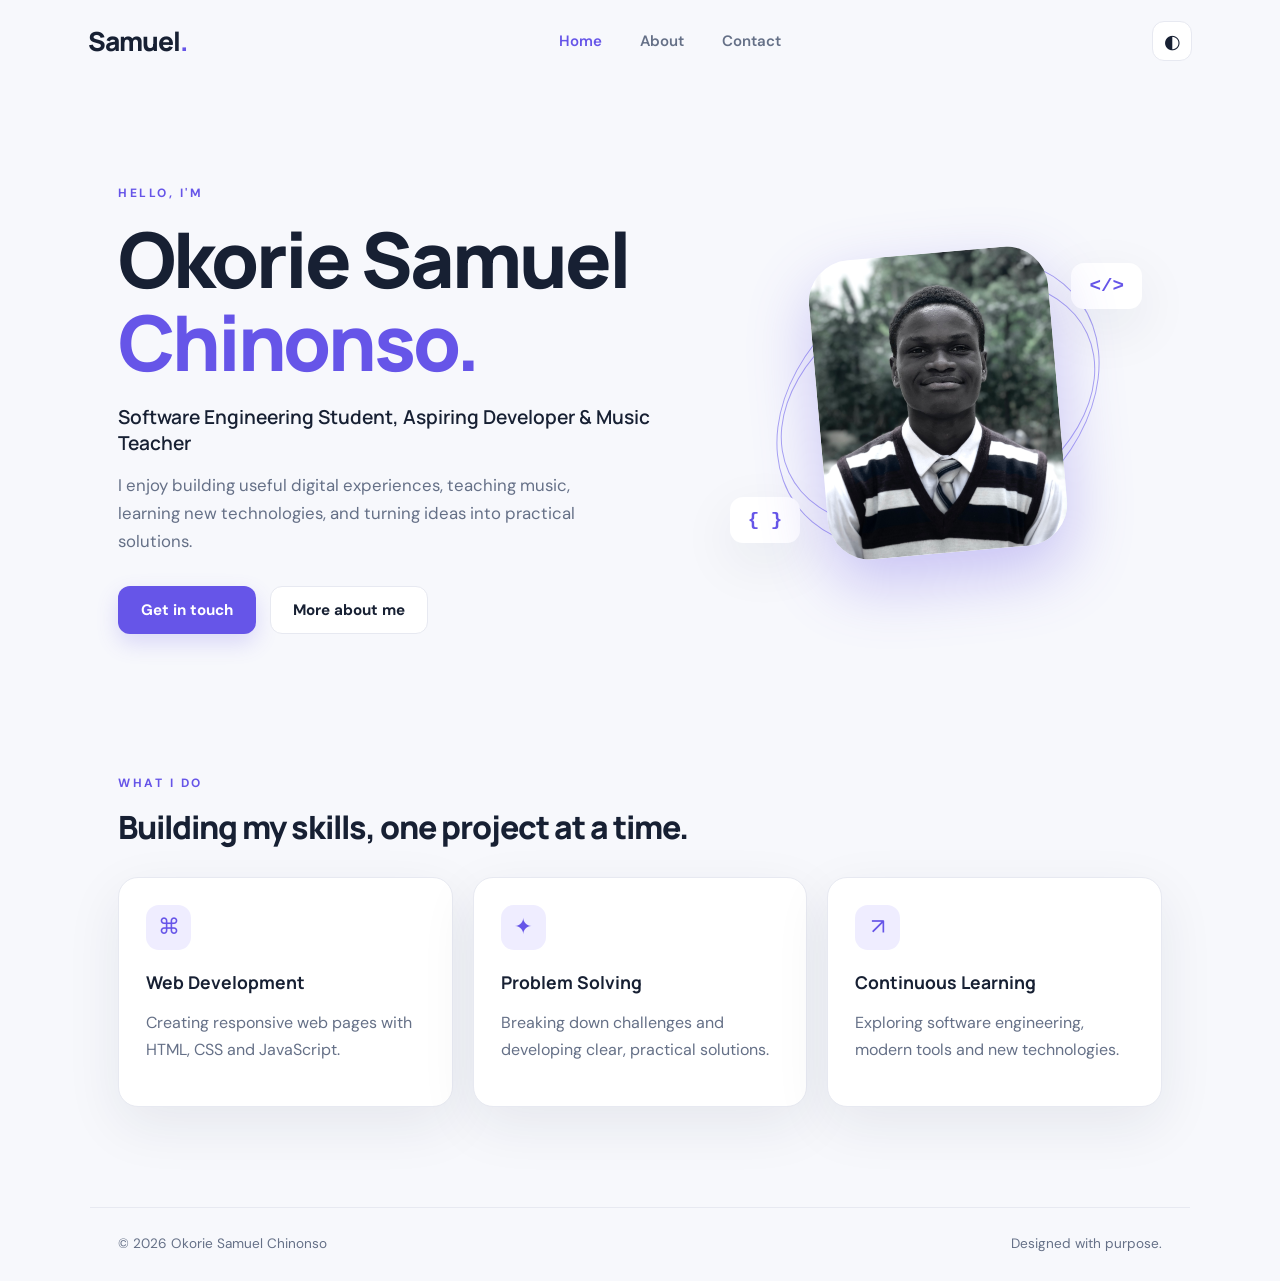
==== index.html @ 532f6016 "Initial commit via Netlify [skip ci]" ====
<!DOCTYPE html>
<html lang="en">
<head>
  <meta charset="UTF-8"><meta name="viewport" content="width=device-width, initial-scale=1.0">
  <meta name="description" content="The portfolio of Okorie Samuel Chinonso, Software Engineering student and aspiring developer.">
  <title>Samuel | Home</title><link rel="stylesheet" href="style.css">
  <script src="script.js" defer></script>
</head>
<body>
<header class="site-header">
  <a class="brand" href="index.html">Samuel<span>.</span></a>
  <button class="menu-toggle" aria-label="Open navigation" aria-expanded="false">☰</button>
  <nav class="nav"><a class="active" href="index.html">Home</a><a href="about.html">About</a><a href="contact.html">Contact</a></nav>
  <button class="theme-toggle" aria-label="Toggle dark mode" title="Toggle theme">◐</button>
</header>
<main>
  <section class="hero">
    <div class="hero-copy">
      <p class="eyebrow">HELLO, I'M</p>
      <h1>Okorie Samuel<br><span>Chinonso.</span></h1>
      <h2>Software Engineering Student, Aspiring Developer &amp; Music Teacher</h2>
      <p class="intro">I enjoy building useful digital experiences, teaching music, learning new technologies, and turning ideas into practical solutions.</p>
      <div class="actions"><a class="btn primary" href="contact.html">Get in touch</a><a class="btn secondary" href="about.html">More about me</a></div>
    </div>
    <div class="hero-art" aria-label="Portrait of Okorie Samuel"><div class="orbit orbit-one"></div><div class="orbit orbit-two"></div><img class="hero-photo" src="okorie.jpg" alt="Okorie Samuel"><div class="code-chip chip-one">&lt;/&gt;</div><div class="code-chip chip-two">{ }</div></div>
  </section>
  <section class="quick-section">
    <p class="eyebrow">WHAT I DO</p><h2>Building my skills, one project at a time.</h2>
    <div class="cards">
      <article class="info-card"><div class="card-icon">⌘</div><h3>Web Development</h3><p>Creating responsive web pages with HTML, CSS and JavaScript.</p></article>
      <article class="info-card"><div class="card-icon">✦</div><h3>Problem Solving</h3><p>Breaking down challenges and developing clear, practical solutions.</p></article>
      <article class="info-card"><div class="card-icon">↗</div><h3>Continuous Learning</h3><p>Exploring software engineering, modern tools and new technologies.</p></article>
    </div>
  </section>
</main>
<footer><span>© <span class="year"></span> Okorie Samuel Chinonso</span><span>Designed with purpose.</span></footer>
</body></html>
---- style.css ----
@import url('https://fonts.googleapis.com/css2?family=DM+Sans:wght@400;500;600;700&family=Manrope:wght@400;500;600;700;800&display=swap');
:root{--bg:#f7f8fc;--surface:#fff;--text:#172033;--muted:#657087;--accent:#6655e8;--accent2:#9b91ff;--line:#e7e9f1;--shadow:0 18px 55px rgba(30,35,70,.08)}
*{box-sizing:border-box}html{scroll-behavior:smooth}body{margin:0;background:var(--bg);color:var(--text);font-family:'DM Sans',sans-serif;line-height:1.65;transition:background .25s,color .25s}.site-header{height:82px;max-width:1160px;margin:auto;padding:0 28px;display:flex;align-items:center;justify-content:space-between}.brand{font:800 1.65rem Manrope,sans-serif;color:var(--text);text-decoration:none;letter-spacing:-1px}.brand span,h1 span,.big-mark span{color:var(--accent)}.nav{display:flex;gap:38px}.nav a{color:var(--muted);text-decoration:none;font-weight:600;font-size:.94rem}.nav a:hover,.nav a.active{color:var(--accent)}.theme-toggle,.menu-toggle{border:1px solid var(--line);background:var(--surface);color:var(--text);width:40px;height:40px;border-radius:12px;font-size:1.2rem;cursor:pointer}.menu-toggle{display:none}.hero{max-width:1100px;margin:50px auto 100px;padding:40px 28px;display:grid;grid-template-columns:1.1fr .9fr;align-items:center;gap:50px;min-height:470px}.eyebrow{color:var(--accent);font-size:.75rem;letter-spacing:2.5px;font-weight:700}.hero h1,.page-heading h1{font:800 clamp(3rem,6vw,5.4rem)/1.08 Manrope,sans-serif;letter-spacing:-3px;margin:14px 0}.hero h2{font:600 1.2rem Manrope,sans-serif;margin:20px 0 10px}.intro{color:var(--muted);max-width:510px;font-size:1.05rem}.actions{display:flex;gap:14px;margin-top:30px}.btn{display:inline-flex;align-items:center;justify-content:center;padding:13px 22px;border-radius:12px;text-decoration:none;font-weight:700;border:1px solid transparent;cursor:pointer;font:700 .95rem 'DM Sans',sans-serif}.primary{background:var(--accent);color:white;box-shadow:0 9px 22px #6655e833}.primary:hover{background:#5140d0;transform:translateY(-2px)}.secondary{border-color:var(--line);color:var(--text);background:var(--surface)}.hero-art{height:370px;position:relative;display:grid;place-items:center}.orbit{position:absolute;border:1px solid #a9a2f3;border-radius:50%;transform:rotate(-25deg)}.orbit-one{width:330px;height:230px}.orbit-two{width:260px;height:350px;transform:rotate(55deg)}.monogram{width:190px;height:190px;border-radius:48px;background:linear-gradient(140deg,#7668f1,#4433bd);display:grid;place-items:center;color:white;font:800 8rem Manrope;box-shadow:0 25px 65px #6655e855;transform:rotate(-8deg)}.monogram span{color:#c9c3ff}.code-chip{position:absolute;background:var(--surface);padding:12px 18px;border-radius:13px;box-shadow:var(--shadow);font:700 1.2rem monospace;color:var(--accent)}.chip-one{top:45px;right:20px}.chip-two{bottom:45px;left:15px}.quick-section{max-width:1100px;margin:0 auto 100px;padding:0 28px}.quick-section h2,.about-copy h2,.contact-details h2{font:800 2rem Manrope,sans-serif;letter-spacing:-1px;margin:5px 0 28px}.cards{display:grid;grid-template-columns:repeat(3,1fr);gap:20px}.info-card{background:var(--surface);border:1px solid var(--line);padding:27px;border-radius:20px;box-shadow:var(--shadow)}.card-icon{width:45px;height:45px;display:grid;place-items:center;background:#efedff;color:var(--accent);border-radius:13px;font-size:1.4rem}.info-card h3{font:700 1.1rem Manrope;margin:20px 0 7px}.info-card p,.page-heading p,.about-copy p,.contact-details p{color:var(--muted)}footer{max-width:1100px;margin:auto;padding:25px 28px;border-top:1px solid var(--line);display:flex;justify-content:space-between;color:var(--muted);font-size:.85rem}.page-main{max-width:1100px;margin:45px auto 100px;padding:0 28px}.page-heading{text-align:center;margin:65px auto 70px}.page-heading h1{font-size:clamp(3rem,5vw,4.4rem)}.page-heading>p:last-child{margin-top:15px}.about-layout{display:grid;grid-template-columns:.8fr 1.2fr;gap:75px;align-items:center;max-width:950px;margin:auto}.about-mark{height:350px;border-radius:28px;background:linear-gradient(145deg,#e9e6ff,#c9c3ff);display:flex;flex-direction:column;align-items:center;justify-content:center;color:#6655e8}.big-mark{font:800 10rem Manrope;line-height:1}.about-mark p{font-size:.7rem;letter-spacing:3px;font-weight:800}.about-copy h2{font-size:1.8rem}.about-copy h3{font:700 1rem Manrope;margin-top:28px}.skill-list{display:flex;flex-wrap:wrap;gap:9px;margin:14px 0 28px}.skill-list span{background:var(--surface);border:1px solid var(--line);padding:7px 12px;border-radius:9px;font-size:.83rem;font-weight:600}.contact-layout{display:grid;grid-template-columns:.8fr 1.2fr;gap:65px;max-width:950px;margin:auto}.contact-details h2{margin-top:0}.contact-line{display:flex;align-items:center;gap:15px;margin-top:28px}.contact-line>span{width:43px;height:43px;border-radius:12px;background:#efedff;color:var(--accent);display:grid;place-items:center;font-size:1.2rem}.contact-line small{color:var(--accent);font-weight:700;letter-spacing:1.5px}.contact-line p{margin:0}.contact-form{background:var(--surface);border:1px solid var(--line);padding:30px;border-radius:20px;box-shadow:var(--shadow);display:flex;flex-direction:column}.contact-form label{font-weight:700;font-size:.88rem;margin:0 0 7px}.contact-form input,.contact-form textarea{width:100%;padding:13px 14px;border:1px solid var(--line);border-radius:10px;background:var(--bg);color:var(--text);font:inherit;margin-bottom:17px;outline:none}.contact-form input:focus,.contact-form textarea:focus{border-color:var(--accent);box-shadow:0 0 0 3px #6655e81a}.contact-form textarea{resize:vertical}.submit-btn{align-self:flex-start}.form-note{font-size:.8rem;color:var(--muted);margin-bottom:0}
body.dark{--bg:#111322;--surface:#1b1e31;--text:#f1f2fa;--muted:#a6abc0;--line:#30344c;--shadow:0 18px 55px rgba(0,0,0,.18)}body.dark .about-mark{background:linear-gradient(145deg,#302b59,#242044)}body.dark .card-icon,body.dark .contact-line>span{background:#302b59}
@media(max-width:760px){.site-header{height:72px;padding:0 20px}.menu-toggle{display:block;margin-left:auto;margin-right:12px}.nav{display:none;position:absolute;z-index:5;top:68px;left:16px;right:16px;padding:18px;background:var(--surface);border:1px solid var(--line);border-radius:14px;box-shadow:var(--shadow);flex-direction:column;gap:15px}.nav.open{display:flex}.hero{grid-template-columns:1fr;margin:20px auto 65px;gap:10px;padding:30px 24px}.hero h1{font-size:3.5rem}.hero-art{height:290px;order:-1}.monogram{width:145px;height:145px;font-size:6rem}.orbit-one{width:270px;height:190px}.orbit-two{width:210px;height:290px}.chip-one{right:5px}.chip-two{left:0}.cards{grid-template-columns:1fr}.quick-section{margin-bottom:65px}.page-main{margin-top:20px}.page-heading{margin:45px auto}.about-layout,.contact-layout{grid-template-columns:1fr;gap:35px}.about-mark{height:240px}.big-mark{font-size:7rem}.contact-form{padding:22px}footer{gap:10px;flex-direction:column}.actions{flex-wrap:wrap}}
.hero-photo{position:relative;z-index:1;width:240px;height:300px;object-fit:cover;object-position:center 35%;border-radius:42px;box-shadow:0 25px 65px #6655e855;transform:rotate(-5deg)}
.about-mark{position:relative;overflow:hidden;padding:0}
.about-photo{position:absolute;inset:0;width:100%;height:100%;object-fit:cover;object-position:center 35%}
.about-mark p{position:absolute;bottom:15px;margin:0;padding:7px 12px;border-radius:8px;background:rgba(255,255,255,.88);color:#4433bd}
@media(max-width:760px){.hero-photo{width:190px;height:245px}.about-mark p{bottom:12px}}
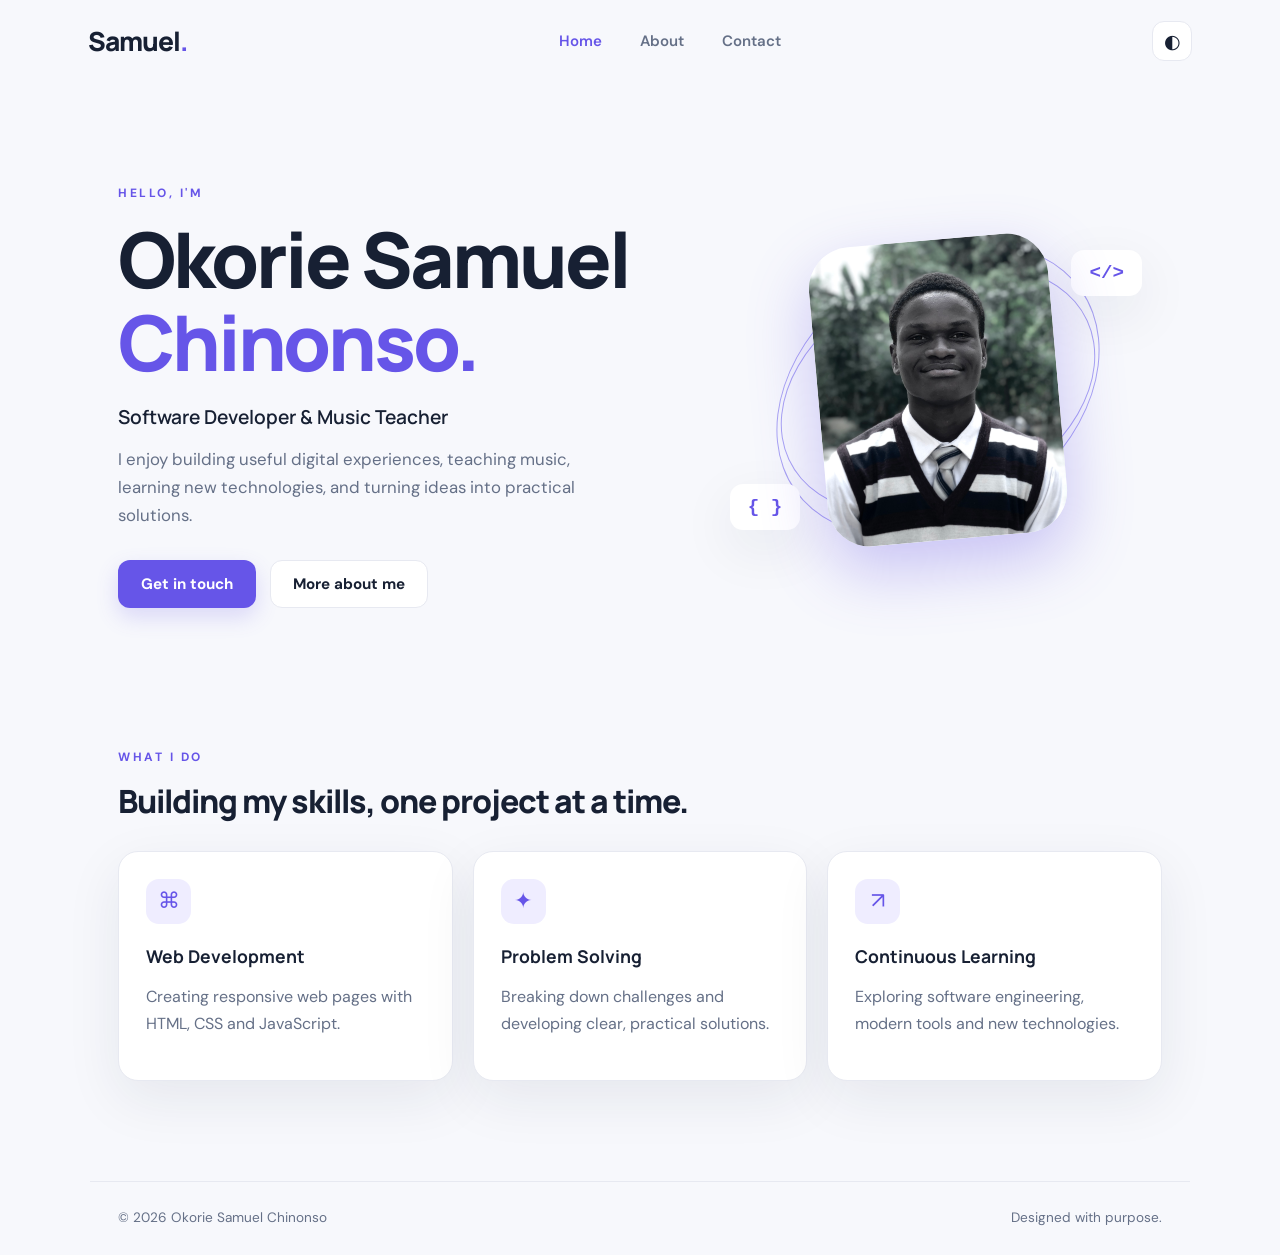
==== commit 06ee73cd: "Update subtitle to reflect software developer role" ====
--- a/index.html
+++ b/index.html
@@ -18,7 +18,7 @@
     <div class="hero-copy">
       <p class="eyebrow">HELLO, I'M</p>
       <h1>Okorie Samuel<br><span>Chinonso.</span></h1>
-      <h2>Software Engineering Student, Aspiring Developer &amp; Music Teacher</h2>
+      <h2>Software Developer &amp; Music Teacher</h2>
       <p class="intro">I enjoy building useful digital experiences, teaching music, learning new technologies, and turning ideas into practical solutions.</p>
       <div class="actions"><a class="btn primary" href="contact.html">Get in touch</a><a class="btn secondary" href="about.html">More about me</a></div>
     </div>
@@ -34,4 +34,4 @@
   </section>
 </main>
 <footer><span>© <span class="year"></span> Okorie Samuel Chinonso</span><span>Designed with purpose.</span></footer>
-</body></html>+</body></html>
